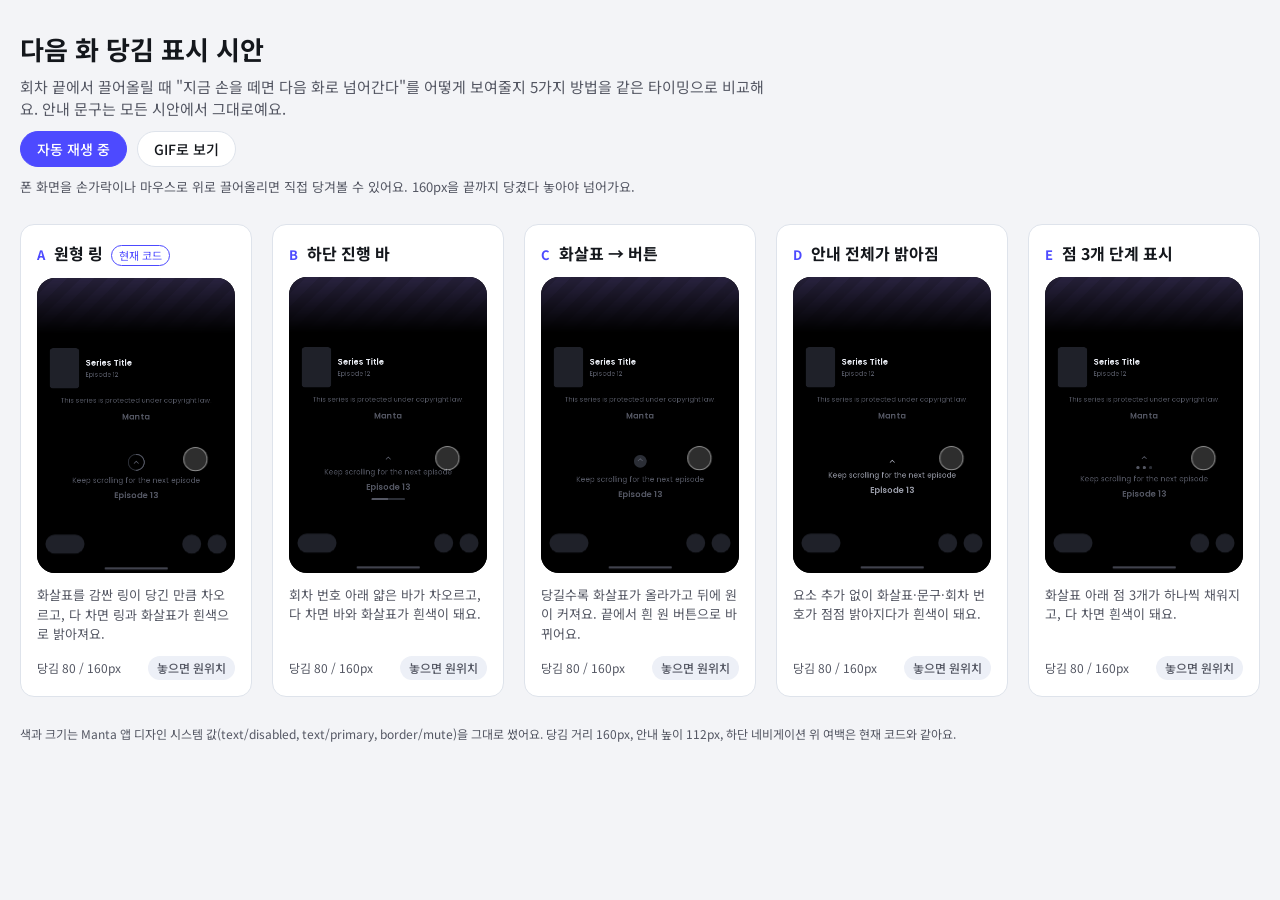
==== pull-trigger/index.html @ e564154f "공유 페이지 시작: 다음 화 당김 표시 시안 Co-Authored-By: Claude Opus 5.5 <noreply@anthropic.com>" ====
<!doctype html>
<html lang="ko">
<head>
<meta charset="utf-8">
<meta name="viewport" content="width=device-width, initial-scale=1, viewport-fit=cover">
<meta name="robots" content="noindex">
<title>다음 화 당김 표시 시안</title>
<link rel="preconnect" href="https://fonts.googleapis.com">
<link rel="preconnect" href="https://fonts.gstatic.com" crossorigin>
<link rel="stylesheet" href="https://fonts.googleapis.com/css2?family=Noto+Sans+KR:wght@400;500;700&family=Poppins:wght@400;500;600&display=swap">
<style>
/* Layout: 리뷰 보드처럼 상단 설명 + 5개 시안 폰을 같은 타이밍으로 나란히 비교 */
:root {
  --bg: #F3F4F7;
  --panel: #FFFFFF;
  --ink: #14171C;
  --ink-2: #545763;
  --line: #DEE3EB;
  --accent: #4D4AFF;
  --chip-bg: #EDF0F7;
  --go: #1F8A5B;
  --go-bg: #E3F4EC;
  --font-ui: "Noto Sans KR", "Apple SD Gothic Neo", system-ui, sans-serif;
  --font-app: "Poppins", "Helvetica Neue", Arial, sans-serif;

  /* 앱 뷰어 토큰 (테마와 무관하게 항상 어두운 뷰어) */
  --app-surface-bottom: #000000;
  --app-text-primary: #EDF0F7;
  --app-text-tertiary: #999CA8;
  --app-text-disabled: #545763;
  --app-border-mute: #2B2E36;
  --app-container-base: #1F2129;
  --app-inverse: #14171C;
}
@media (prefers-color-scheme: dark) {
  :root:not([data-theme="light"]) {
    --bg: #0D0F12; --panel: #14171C; --ink: #EDF0F7; --ink-2: #999CA8; --line: #2B2E36;
    --accent: #8A88FF; --chip-bg: #1F2129; --go: #5CD69E; --go-bg: #12301F;
    color-scheme: dark;
  }
}
:root[data-theme="dark"] {
  --bg: #0D0F12; --panel: #14171C; --ink: #EDF0F7; --ink-2: #999CA8; --line: #2B2E36;
  --accent: #8A88FF; --chip-bg: #1F2129; --go: #5CD69E; --go-bg: #12301F;
  color-scheme: dark;
}

* { box-sizing: border-box; }
body {
  margin: 0;
  background: var(--bg);
  color: var(--ink);
  font-family: var(--font-ui);
  line-height: 1.5;
  padding: 32px 20px 56px;
}
.wrap { max-width: 1480px; margin: 0 auto; display: grid; gap: 28px; }

header { display: grid; gap: 10px; max-width: 760px; }
h1 { font-size: 26px; line-height: 1.3; margin: 0; text-wrap: balance; }
.lede { margin: 0; color: var(--ink-2); font-size: 15px; }
.toolbar { display: flex; flex-wrap: wrap; gap: 10px; align-items: center; }
.btn {
  font: 500 14px/1 var(--font-ui);
  color: var(--ink);
  background: var(--panel);
  border: 1px solid var(--line);
  border-radius: 999px;
  padding: 10px 16px;
  cursor: pointer;
}
.btn[aria-pressed="true"] { background: var(--accent); border-color: var(--accent); color: #fff; }
.btn { text-decoration: none; }
.btn:focus-visible { outline: 2px solid var(--accent); outline-offset: 2px; }
.hint { font-size: 13px; color: var(--ink-2); }

.grid {
  display: grid;
  grid-template-columns: repeat(auto-fill, minmax(230px, 1fr));
  gap: 20px;
}
.card {
  background: var(--panel);
  border: 1px solid var(--line);
  border-radius: 14px;
  padding: 16px;
  display: flex;
  flex-direction: column;
  gap: 12px;
  min-width: 0;
}
.card-head { display: flex; align-items: baseline; gap: 8px; }
.letter {
  font: 700 13px/1 var(--font-ui);
  color: var(--accent);
  letter-spacing: 0.04em;
}
.card h2 { font-size: 16px; margin: 0; }
.tag { font-size: 11px; color: var(--accent); border: 1px solid var(--accent); border-radius: 999px; padding: 1px 7px; white-space: nowrap; }
.desc { margin: 0; font-size: 13px; color: var(--ink-2); flex: 1; }

.status {
  display: flex; justify-content: space-between; align-items: center;
  font-size: 12px; color: var(--ink-2);
  font-variant-numeric: tabular-nums;
}
.chip { border-radius: 999px; padding: 3px 9px; background: var(--chip-bg); color: var(--ink-2); font-weight: 500; }
.chip.go { background: var(--go-bg); color: var(--go); }

/* 폰: 375 x 560 기준으로 그리고 카드 폭에 맞춰 축소 */
.phone {
  position: relative;
  width: 100%;
  aspect-ratio: 375 / 560;
  border-radius: 18px;
  overflow: hidden;
  background: var(--app-surface-bottom);
  touch-action: none;
  cursor: grab;
  user-select: none;
}
.phone:active { cursor: grabbing; }
.screen {
  position: absolute; left: 0; top: 0;
  width: 375px; height: 560px;
  transform-origin: 0 0;
  font-family: var(--font-app);
}
.strip { position: absolute; left: 0; right: 0; bottom: -160px; will-change: transform; }
.cut {
  height: 200px;
  background:
    linear-gradient(180deg, rgba(0,0,0,0) 40%, #000 100%),
    repeating-linear-gradient(135deg, #2a2440 0 18px, #2f2849 18px 36px);
}
.footer-block { padding: 28px 24px 12px; display: grid; gap: 14px; justify-items: center; }
.series { display: flex; gap: 12px; width: 100%; align-items: center; }
.cover { width: 56px; height: 76px; border-radius: 6px; background: #1F2129; }
.series-meta { display: grid; gap: 6px; }
.series-meta b { color: var(--app-text-primary); font: 600 15px/1.2 var(--font-app); }
.series-meta span { color: var(--app-text-disabled); font: 400 12px/1.2 var(--font-app); }
.copyright { color: var(--app-text-disabled); font: 400 13px/1.4 var(--font-app); text-align: center; }
.logo { color: var(--app-text-disabled); font: 600 15px/1 var(--font-app); letter-spacing: 0.02em; }

.guide {
  height: 112px;
  display: flex; flex-direction: column; align-items: center; justify-content: center;
  gap: 8px;
  will-change: transform;
}
.hint-text { font: 400 14px/20px var(--font-app); color: var(--app-text-disabled); }
.title-text { font: 600 16px/22px var(--font-app); color: var(--app-text-disabled); }
.inset { height: 86px; }
.pull-area { height: 160px; }

.indicator { position: relative; display: flex; align-items: center; justify-content: center; }
.chev { width: 16px; height: 16px; display: block; }
.chev path { fill: none; stroke: var(--app-text-disabled); stroke-width: 1.6; stroke-linecap: round; stroke-linejoin: round; }

.navbar {
  position: absolute; left: 0; right: 0; bottom: 0;
  height: 86px;
  background: #000;
  padding: 12px 16px 0;
  display: flex; justify-content: space-between; align-items: flex-start;
  border-top-left-radius: 14px; border-top-right-radius: 14px;
}
.pill { height: 36px; border-radius: 18px; background: var(--app-container-base); }
.pill.wide { width: 74px; }
.pill.round { width: 36px; }
.nav-right { display: flex; gap: 12px; }
.home { position: absolute; bottom: 8px; left: 50%; width: 120px; height: 4px; margin-left: -60px; border-radius: 2px; background: #40424D; }

.finger {
  position: absolute; left: 80%; width: 46px; height: 46px; margin-left: -23px;
  border-radius: 50%;
  background: rgba(255,255,255,0.18);
  border: 2px solid rgba(255,255,255,0.45);
  opacity: 0;
  pointer-events: none;
}
.next-screen {
  position: absolute; inset: 0;
  background: #000;
  display: flex; flex-direction: column; align-items: center; justify-content: center; gap: 10px;
  color: var(--app-text-primary);
  font: 600 20px/1.2 var(--font-app);
  transform: translateY(100%);
  will-change: transform;
}
.next-screen small { font: 400 13px/1 var(--font-app); color: var(--app-text-tertiary); }

footer { font-size: 12px; color: var(--ink-2); }

@media (prefers-reduced-motion: reduce) {
  .next-screen { transition: none; }
}
</style>
</head>
<body>

<div class="wrap">
  <header>
    <h1>다음 화 당김 표시 시안</h1>
    <p class="lede">회차 끝에서 끌어올릴 때 "지금 손을 떼면 다음 화로 넘어간다"를 어떻게 보여줄지 5가지 방법을 같은 타이밍으로 비교해요. 안내 문구는 모든 시안에서 그대로예요.</p>
    <div class="toolbar">
      <button class="btn" id="play" type="button" aria-pressed="true">자동 재생 중</button>
      <a class="btn" href="preview.gif" target="_blank" rel="noopener">GIF로 보기</a>
      <span class="hint">폰 화면을 손가락이나 마우스로 위로 끌어올리면 직접 당겨볼 수 있어요. 160px을 끝까지 당겼다 놓아야 넘어가요.</span>
    </div>
  </header>

  <section class="grid" id="grid" aria-label="시안 비교"></section>

  <footer>색과 크기는 Manta 앱 디자인 시스템 값(text/disabled, text/primary, border/mute)을 그대로 썼어요. 당김 거리 160px, 안내 높이 112px, 하단 네비게이션 위 여백은 현재 코드와 같아요.</footer>
</div>

<script>
const PULL = 160;
const TRIGGER = PULL - 4; // 코드와 같이 끝에서 4px 이내에서 놓으면 이동
const C = {
  dis: '#545763', ter: '#999CA8', pri: '#EDF0F7', mute: '#2B2E36', inv: '#14171C',
};
const OPTIONS = [
  { key: 'A', name: '원형 링', tag: '현재 코드', desc: '화살표를 감싼 링이 당긴 만큼 차오르고, 다 차면 링과 화살표가 흰색으로 밝아져요.' },
  { key: 'B', name: '하단 진행 바', desc: '회차 번호 아래 얇은 바가 차오르고, 다 차면 바와 화살표가 흰색이 돼요.' },
  { key: 'C', name: '화살표 → 버튼', desc: '당길수록 화살표가 올라가고 뒤에 원이 커져요. 끝에서 흰 원 버튼으로 바뀌어요.' },
  { key: 'D', name: '안내 전체가 밝아짐', desc: '요소 추가 없이 화살표·문구·회차 번호가 점점 밝아지다가 흰색이 돼요.' },
  { key: 'E', name: '점 3개 단계 표시', desc: '화살표 아래 점 3개가 하나씩 채워지고, 다 차면 흰색이 돼요.' },
];

const chevSVG = () => {
  const s = document.createElementNS('http://www.w3.org/2000/svg', 'svg');
  s.setAttribute('viewBox', '0 0 16 16'); s.setAttribute('class', 'chev');
  const p = document.createElementNS('http://www.w3.org/2000/svg', 'path');
  p.setAttribute('d', 'M4 10l4-4 4 4');
  s.appendChild(p);
  return s;
};
const svgEl = (tag, attrs) => {
  const e = document.createElementNS('http://www.w3.org/2000/svg', tag);
  for (const k in attrs) e.setAttribute(k, attrs[k]);
  return e;
};
const mix = (a, b, t) => {
  const pa = [1, 3, 5].map(i => parseInt(a.slice(i, i + 2), 16));
  const pb = [1, 3, 5].map(i => parseInt(b.slice(i, i + 2), 16));
  return 'rgb(' + pa.map((v, i) => Math.round(v + (pb[i] - v) * t)).join(',') + ')';
};

// 시안별 인디케이터: build()는 DOM을 만들고, render(p, reached)는 진행도에 맞춰 갱신
const INDICATORS = {
  A(guide) {
    const box = document.createElement('div'); box.className = 'indicator'; box.style.width = box.style.height = '32px';
    const R = 15, CIRC = 2 * Math.PI * R;
    const svg = svgEl('svg', { width: 32, height: 32, viewBox: '0 0 32 32', style: 'position:absolute;inset:0;transform:rotate(-90deg)' });
    const track = svgEl('circle', { cx: 16, cy: 16, r: R, fill: 'none', stroke: C.mute, 'stroke-width': 2 });
    const arc = svgEl('circle', { cx: 16, cy: 16, r: R, fill: 'none', stroke: C.dis, 'stroke-width': 2, 'stroke-linecap': 'round', 'stroke-dasharray': CIRC, 'stroke-dashoffset': CIRC });
    svg.append(track, arc);
    const chev = chevSVG();
    box.append(svg, chev);
    guide.prepend(box);
    return (p, reached) => {
      arc.setAttribute('stroke-dashoffset', CIRC * (1 - p));
      arc.setAttribute('stroke', reached ? C.pri : C.dis);
      arc.style.opacity = p > 0.001 ? 1 : 0;
      chev.querySelector('path').style.stroke = reached ? C.pri : C.dis;
    };
  },
  B(guide) {
    const chev = chevSVG(); guide.prepend(chev);
    const track = document.createElement('div');
    track.style.cssText = `width:64px;height:3px;border-radius:2px;background:${C.mute};overflow:hidden;margin-top:2px`;
    const fill = document.createElement('div'); fill.style.cssText = 'height:100%;width:0;border-radius:2px';
    track.appendChild(fill); guide.appendChild(track);
    return (p, reached) => {
      fill.style.width = (p * 100) + '%';
      fill.style.background = reached ? C.pri : C.dis;
      chev.querySelector('path').style.stroke = reached ? C.pri : C.dis;
    };
  },
  C(guide) {
    const box = document.createElement('div'); box.className = 'indicator'; box.style.width = box.style.height = '32px';
    const circle = document.createElement('div'); circle.style.cssText = 'position:absolute;border-radius:50%;left:50%;top:50%';
    const chev = chevSVG(); chev.style.position = 'relative';
    box.append(circle, chev); guide.prepend(box);
    return (p, reached) => {
      const size = reached ? 32 : (p > 0 ? 16 + 16 * p : 0);
      circle.style.width = circle.style.height = size + 'px';
      circle.style.margin = (-size / 2) + 'px 0 0 ' + (-size / 2) + 'px';
      circle.style.background = reached ? C.pri : C.mute;
      chev.style.transform = `translateY(${reached ? 0 : -6 * p}px)`;
      chev.querySelector('path').style.stroke = reached ? C.inv : C.dis;
    };
  },
  D(guide) {
    const chev = chevSVG(); guide.prepend(chev);
    const texts = guide.querySelectorAll('.hint-text, .title-text');
    return (p, reached) => {
      const col = reached ? C.pri : (p < 0.5 ? mix(C.dis, C.ter, p / 0.5) : mix(C.ter, '#C2C7D4', (p - 0.5) / 0.5));
      chev.querySelector('path').style.stroke = col;
      texts.forEach(t => { t.style.color = col; });
    };
  },
  E(guide) {
    const chev = chevSVG(); guide.prepend(chev);
    const row = document.createElement('div'); row.style.cssText = 'display:flex;gap:6px';
    const dots = [0, 1, 2].map(() => { const d = document.createElement('span'); d.style.cssText = 'width:6px;height:6px;border-radius:50%'; row.appendChild(d); return d; });
    chev.after(row);
    return (p, reached) => {
      const filled = reached ? 3 : Math.min(2, Math.floor(p * 3 + 0.5));
      dots.forEach((d, i) => { d.style.background = i < filled ? (reached ? C.pri : C.dis) : C.mute; });
      chev.querySelector('path').style.stroke = reached ? C.pri : C.dis;
    };
  },
};

const grid = document.getElementById('grid');
const phones = OPTIONS.map((opt) => {
  const card = document.createElement('article'); card.className = 'card';
  card.innerHTML = `
    <div class="card-head"><span class="letter">${opt.key}</span><h2>${opt.name}</h2>${opt.tag ? `<span class="tag">${opt.tag}</span>` : ''}</div>
    <div class="phone" role="img" aria-label="${opt.key} 시안 미리보기. 위로 끌어올려 직접 당겨볼 수 있어요.">
      <div class="screen">
        <div class="strip">
          <div class="cut"></div>
          <div class="footer-block">
            <div class="series"><div class="cover"></div><div class="series-meta"><b>Series Title</b><span>Episode 12</span></div></div>
            <div class="copyright">This series is protected under copyright law.</div>
            <div class="logo">Manta</div>
          </div>
          <div class="guide">
            <div class="hint-text">Keep scrolling for the next episode</div>
            <div class="title-text">Episode 13</div>
          </div>
          <div class="inset"></div>
          <div class="pull-area"></div>
        </div>
        <div class="navbar"><div class="pill wide"></div><div class="nav-right"><div class="pill round"></div><div class="pill round"></div></div><div class="home"></div></div>
        <div class="finger"></div>
        <div class="next-screen">Episode 13<small>다음 화로 이동</small></div>
      </div>
    </div>
    <p class="desc">${opt.desc}</p>
    <div class="status"><span class="pct">당김 0px</span><span class="chip">평소</span></div>`;
  grid.appendChild(card);
  const el = (s) => card.querySelector(s);
  const phone = el('.phone');
  const guide = el('.guide');
  return {
    phone, screen: el('.screen'), strip: el('.strip'), guide,
    finger: el('.finger'), next: el('.next-screen'),
    pct: el('.pct'), chip: el('.chip'),
    render: INDICATORS[opt.key](guide),
    pull: 0, nextT: 0, manual: false, manualUntil: 0, drag: null, anim: null,
  };
});

// 카드 폭에 맞춰 375 x 560 화면을 축소
const fit = () => phones.forEach(ph => { ph.screen.style.transform = `scale(${ph.phone.clientWidth / 375})`; });
new ResizeObserver(fit).observe(grid);
fit();

function draw(ph, fingerOn) {
  const p = Math.min(1, Math.max(0, ph.pull / PULL));
  const reached = ph.pull >= TRIGGER;
  ph.strip.style.transform = `translateY(${-ph.pull}px)`;
  ph.guide.style.transform = `translateY(${p * PULL / 2}px)`; // 코드와 같이 안내가 절반 속도로 따라옴
  ph.render(p, reached);
  ph.finger.style.opacity = fingerOn ? 1 : 0;
  ph.finger.style.top = (400 - ph.pull) + 'px';
  ph.next.style.transform = `translateY(${(1 - ph.nextT) * 100}%)`;
  ph.pct.textContent = `당김 ${Math.round(ph.pull)} / ${PULL}px`;
  const state = ph.nextT > 0 ? '다음 화로 이동' : (reached ? '지금 놓으면 다음 화' : (ph.pull > 0 ? '놓으면 원위치' : '평소'));
  ph.chip.textContent = state;
  ph.chip.classList.toggle('go', reached || ph.nextT > 0);
}

// 자동 재생: 모든 시안이 같은 타이밍으로 당김 → 중간 멈춤 → 끝까지 → 놓고 다음 화
const ease = t => t < 0.5 ? 2 * t * t : 1 - Math.pow(-2 * t + 2, 2) / 2;
const LOOP = 5600;
function autoFrame(t) {
  const s = t % LOOP;
  if (s < 700) return { pull: 0, next: 0, finger: s > 400 };
  if (s < 1700) return { pull: 80 * ease((s - 700) / 1000), next: 0, finger: true };
  if (s < 2300) return { pull: 80, next: 0, finger: true };
  if (s < 3200) return { pull: 80 + 80 * ease((s - 2300) / 900), next: 0, finger: true };
  if (s < 3900) return { pull: PULL, next: 0, finger: true };
  if (s < 4400) return { pull: PULL, next: ease((s - 3900) / 500), finger: false };
  if (s < 5200) return { pull: PULL, next: 1, finger: false };
  return { pull: 0, next: 1 - ease((s - 5200) / 400), finger: false };
}

let playing = true;
let reduced = window.matchMedia('(prefers-reduced-motion: reduce)').matches;
if (reduced) playing = false;
const playBtn = document.getElementById('play');
const syncBtn = () => { playBtn.setAttribute('aria-pressed', String(playing)); playBtn.textContent = playing ? '자동 재생 중' : '자동 재생'; };
syncBtn();
playBtn.addEventListener('click', () => { playing = !playing; start = performance.now(); syncBtn(); });

let start = performance.now();
// GIF 녹화용: 정해진 시각의 장면을 그대로 그린다
if (location.hash === '#capture') { playing = false; syncBtn(); }
window.__renderAt = (t) => {
  const f = autoFrame(t);
  phones.forEach(ph => { ph.pull = f.pull; ph.nextT = f.next; ph.fingerOn = f.finger; draw(ph, f.finger); });
};
function tick(now) {
  for (const ph of phones) {
    if (ph.drag) { draw(ph, true); continue; }
    if (ph.anim) {
      const k = Math.max(0, Math.min(1, (now - ph.anim.t0) / ph.anim.dur));
      ph.anim.step(ease(k));
      if (k >= 1) { const done = ph.anim.done; ph.anim = null; done && done(); }
      draw(ph, false); continue;
    }
    if (playing && now > ph.manualUntil) {
      const f = autoFrame(now - start);
      ph.pull = f.pull; ph.nextT = f.next; ph.fingerOn = false;
      draw(ph, f.finger);
    } else {
      draw(ph, !!ph.fingerOn);
    }
  }
  requestAnimationFrame(tick);
}
requestAnimationFrame(tick);

// 직접 당겨보기
for (const ph of phones) {
  ph.phone.addEventListener('pointerdown', (e) => {
    if (ph.anim) return;
    ph.phone.setPointerCapture(e.pointerId);
    const scale = ph.phone.clientWidth / 375;
    ph.nextT = 0;
    ph.drag = { y0: e.clientY, scale, base: 0 };
    ph.pull = 0;
  });
  ph.phone.addEventListener('pointermove', (e) => {
    if (!ph.drag) return;
    const dy = (ph.drag.y0 - e.clientY) / ph.drag.scale;
    ph.pull = Math.min(PULL, Math.max(0, dy));
  });
  const release = () => {
    if (!ph.drag) return;
    ph.drag = null;
    const from = ph.pull;
    if (from >= TRIGGER) {
      ph.anim = {
        t0: performance.now(), dur: 450, step: k => { ph.nextT = k; },
        done: () => {
          ph.anim = {
            t0: performance.now() + 700, dur: 400,
            step: k => { ph.pull = 0; ph.nextT = 1 - Math.max(0, k); },
            done: () => { ph.manualUntil = performance.now() + 2500; },
          };
        },
      };
    } else {
      ph.anim = { t0: performance.now(), dur: 260, step: k => { ph.pull = from * (1 - k); }, done: () => { ph.manualUntil = performance.now() + 2500; } };
    }
    ph.manualUntil = Infinity;
  };
  ph.phone.addEventListener('pointerup', release);
  ph.phone.addEventListener('pointercancel', release);
}
</script>
</body>
</html>
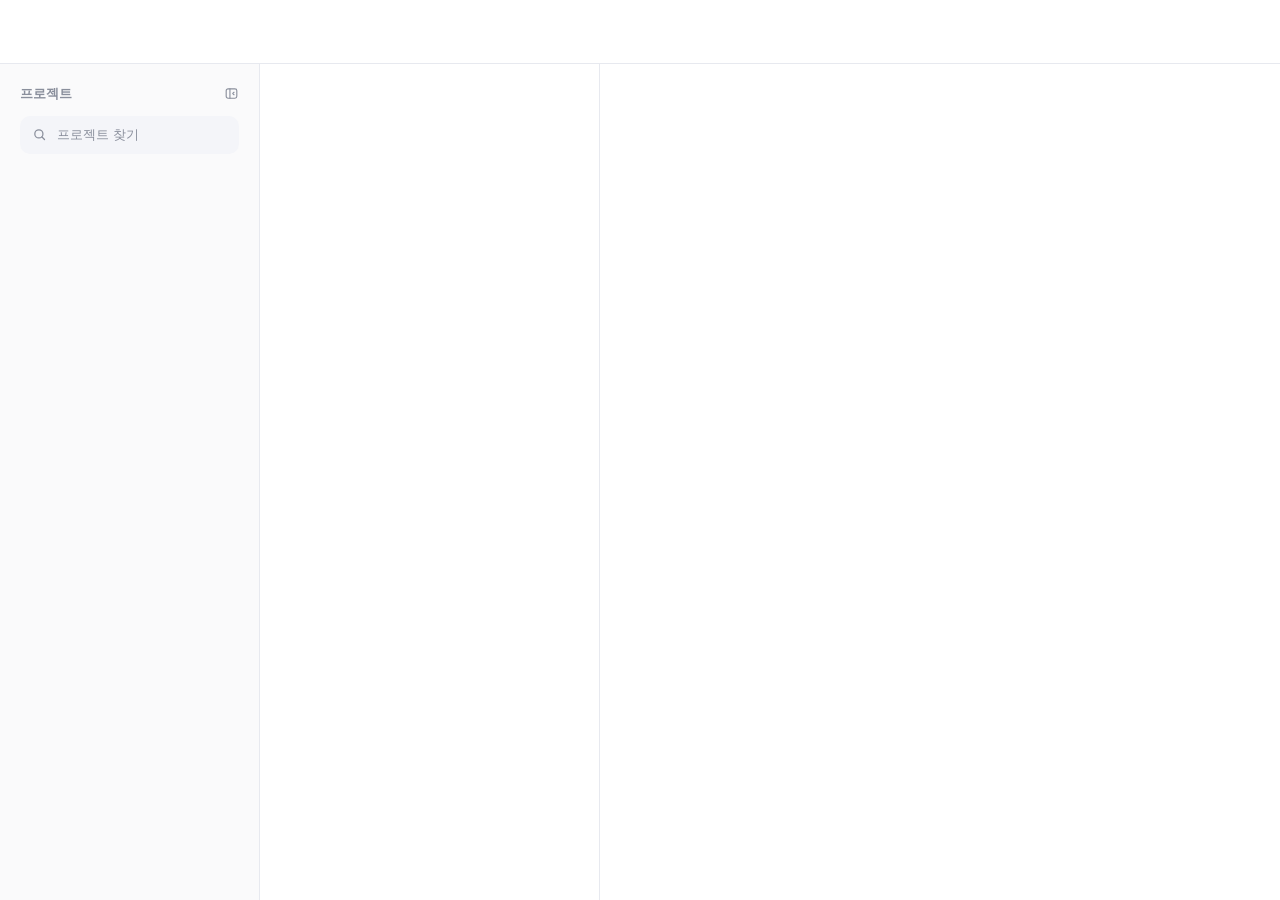
==== commit 9fb3bc50: "Handoff Lab 사이트 1차: 홈 · 프로젝트 상세 - 홈: 소개 + 상태 필터 + 프로젝트 검색 · 정렬 + 리스트 - 상세: 프로젝트 | 작업물 | 작업물 영역(ifram" ====
--- a/pull-trigger/index.html
+++ b/pull-trigger/index.html
@@ -2,469 +2,13 @@
 <html lang="ko">
 <head>
 <meta charset="utf-8">
-<meta name="viewport" content="width=device-width, initial-scale=1, viewport-fit=cover">
 <meta name="robots" content="noindex">
-<title>다음 화 당김 표시 시안</title>
-<link rel="preconnect" href="https://fonts.googleapis.com">
-<link rel="preconnect" href="https://fonts.gstatic.com" crossorigin>
-<link rel="stylesheet" href="https://fonts.googleapis.com/css2?family=Noto+Sans+KR:wght@400;500;700&family=Poppins:wght@400;500;600&display=swap">
-<style>
-/* Layout: 리뷰 보드처럼 상단 설명 + 5개 시안 폰을 같은 타이밍으로 나란히 비교 */
-:root {
-  --bg: #F3F4F7;
-  --panel: #FFFFFF;
-  --ink: #14171C;
-  --ink-2: #545763;
-  --line: #DEE3EB;
-  --accent: #4D4AFF;
-  --chip-bg: #EDF0F7;
-  --go: #1F8A5B;
-  --go-bg: #E3F4EC;
-  --font-ui: "Noto Sans KR", "Apple SD Gothic Neo", system-ui, sans-serif;
-  --font-app: "Poppins", "Helvetica Neue", Arial, sans-serif;
-
-  /* 앱 뷰어 토큰 (테마와 무관하게 항상 어두운 뷰어) */
-  --app-surface-bottom: #000000;
-  --app-text-primary: #EDF0F7;
-  --app-text-tertiary: #999CA8;
-  --app-text-disabled: #545763;
-  --app-border-mute: #2B2E36;
-  --app-container-base: #1F2129;
-  --app-inverse: #14171C;
-}
-@media (prefers-color-scheme: dark) {
-  :root:not([data-theme="light"]) {
-    --bg: #0D0F12; --panel: #14171C; --ink: #EDF0F7; --ink-2: #999CA8; --line: #2B2E36;
-    --accent: #8A88FF; --chip-bg: #1F2129; --go: #5CD69E; --go-bg: #12301F;
-    color-scheme: dark;
-  }
-}
-:root[data-theme="dark"] {
-  --bg: #0D0F12; --panel: #14171C; --ink: #EDF0F7; --ink-2: #999CA8; --line: #2B2E36;
-  --accent: #8A88FF; --chip-bg: #1F2129; --go: #5CD69E; --go-bg: #12301F;
-  color-scheme: dark;
-}
-
-* { box-sizing: border-box; }
-body {
-  margin: 0;
-  background: var(--bg);
-  color: var(--ink);
-  font-family: var(--font-ui);
-  line-height: 1.5;
-  padding: 32px 20px 56px;
-}
-.wrap { max-width: 1480px; margin: 0 auto; display: grid; gap: 28px; }
-
-header { display: grid; gap: 10px; max-width: 760px; }
-h1 { font-size: 26px; line-height: 1.3; margin: 0; text-wrap: balance; }
-.lede { margin: 0; color: var(--ink-2); font-size: 15px; }
-.toolbar { display: flex; flex-wrap: wrap; gap: 10px; align-items: center; }
-.btn {
-  font: 500 14px/1 var(--font-ui);
-  color: var(--ink);
-  background: var(--panel);
-  border: 1px solid var(--line);
-  border-radius: 999px;
-  padding: 10px 16px;
-  cursor: pointer;
-}
-.btn[aria-pressed="true"] { background: var(--accent); border-color: var(--accent); color: #fff; }
-.btn { text-decoration: none; }
-.btn:focus-visible { outline: 2px solid var(--accent); outline-offset: 2px; }
-.hint { font-size: 13px; color: var(--ink-2); }
-
-.grid {
-  display: grid;
-  grid-template-columns: repeat(auto-fill, minmax(230px, 1fr));
-  gap: 20px;
-}
-.card {
-  background: var(--panel);
-  border: 1px solid var(--line);
-  border-radius: 14px;
-  padding: 16px;
-  display: flex;
-  flex-direction: column;
-  gap: 12px;
-  min-width: 0;
-}
-.card-head { display: flex; align-items: baseline; gap: 8px; }
-.letter {
-  font: 700 13px/1 var(--font-ui);
-  color: var(--accent);
-  letter-spacing: 0.04em;
-}
-.card h2 { font-size: 16px; margin: 0; }
-.tag { font-size: 11px; color: var(--accent); border: 1px solid var(--accent); border-radius: 999px; padding: 1px 7px; white-space: nowrap; }
-.desc { margin: 0; font-size: 13px; color: var(--ink-2); flex: 1; }
-
-.status {
-  display: flex; justify-content: space-between; align-items: center;
-  font-size: 12px; color: var(--ink-2);
-  font-variant-numeric: tabular-nums;
-}
-.chip { border-radius: 999px; padding: 3px 9px; background: var(--chip-bg); color: var(--ink-2); font-weight: 500; }
-.chip.go { background: var(--go-bg); color: var(--go); }
-
-/* 폰: 375 x 560 기준으로 그리고 카드 폭에 맞춰 축소 */
-.phone {
-  position: relative;
-  width: 100%;
-  aspect-ratio: 375 / 560;
-  border-radius: 18px;
-  overflow: hidden;
-  background: var(--app-surface-bottom);
-  touch-action: none;
-  cursor: grab;
-  user-select: none;
-}
-.phone:active { cursor: grabbing; }
-.screen {
-  position: absolute; left: 0; top: 0;
-  width: 375px; height: 560px;
-  transform-origin: 0 0;
-  font-family: var(--font-app);
-}
-.strip { position: absolute; left: 0; right: 0; bottom: -160px; will-change: transform; }
-.cut {
-  height: 200px;
-  background:
-    linear-gradient(180deg, rgba(0,0,0,0) 40%, #000 100%),
-    repeating-linear-gradient(135deg, #2a2440 0 18px, #2f2849 18px 36px);
-}
-.footer-block { padding: 28px 24px 12px; display: grid; gap: 14px; justify-items: center; }
-.series { display: flex; gap: 12px; width: 100%; align-items: center; }
-.cover { width: 56px; height: 76px; border-radius: 6px; background: #1F2129; }
-.series-meta { display: grid; gap: 6px; }
-.series-meta b { color: var(--app-text-primary); font: 600 15px/1.2 var(--font-app); }
-.series-meta span { color: var(--app-text-disabled); font: 400 12px/1.2 var(--font-app); }
-.copyright { color: var(--app-text-disabled); font: 400 13px/1.4 var(--font-app); text-align: center; }
-.logo { color: var(--app-text-disabled); font: 600 15px/1 var(--font-app); letter-spacing: 0.02em; }
-
-.guide {
-  height: 112px;
-  display: flex; flex-direction: column; align-items: center; justify-content: center;
-  gap: 8px;
-  will-change: transform;
-}
-.hint-text { font: 400 14px/20px var(--font-app); color: var(--app-text-disabled); }
-.title-text { font: 600 16px/22px var(--font-app); color: var(--app-text-disabled); }
-.inset { height: 86px; }
-.pull-area { height: 160px; }
-
-.indicator { position: relative; display: flex; align-items: center; justify-content: center; }
-.chev { width: 16px; height: 16px; display: block; }
-.chev path { fill: none; stroke: var(--app-text-disabled); stroke-width: 1.6; stroke-linecap: round; stroke-linejoin: round; }
-
-.navbar {
-  position: absolute; left: 0; right: 0; bottom: 0;
-  height: 86px;
-  background: #000;
-  padding: 12px 16px 0;
-  display: flex; justify-content: space-between; align-items: flex-start;
-  border-top-left-radius: 14px; border-top-right-radius: 14px;
-}
-.pill { height: 36px; border-radius: 18px; background: var(--app-container-base); }
-.pill.wide { width: 74px; }
-.pill.round { width: 36px; }
-.nav-right { display: flex; gap: 12px; }
-.home { position: absolute; bottom: 8px; left: 50%; width: 120px; height: 4px; margin-left: -60px; border-radius: 2px; background: #40424D; }
-
-.finger {
-  position: absolute; left: 80%; width: 46px; height: 46px; margin-left: -23px;
-  border-radius: 50%;
-  background: rgba(255,255,255,0.18);
-  border: 2px solid rgba(255,255,255,0.45);
-  opacity: 0;
-  pointer-events: none;
-}
-.next-screen {
-  position: absolute; inset: 0;
-  background: #000;
-  display: flex; flex-direction: column; align-items: center; justify-content: center; gap: 10px;
-  color: var(--app-text-primary);
-  font: 600 20px/1.2 var(--font-app);
-  transform: translateY(100%);
-  will-change: transform;
-}
-.next-screen small { font: 400 13px/1 var(--font-app); color: var(--app-text-tertiary); }
-
-footer { font-size: 12px; color: var(--ink-2); }
-
-@media (prefers-reduced-motion: reduce) {
-  .next-screen { transition: none; }
-}
-</style>
+<title>이동 중…</title>
+<meta http-equiv="refresh" content="0; url=../project.html?p=next-episode&amp;w=pull-trigger">
+<link rel="canonical" href="../project.html?p=next-episode&amp;w=pull-trigger">
 </head>
 <body>
-
-<div class="wrap">
-  <header>
-    <h1>다음 화 당김 표시 시안</h1>
-    <p class="lede">회차 끝에서 끌어올릴 때 "지금 손을 떼면 다음 화로 넘어간다"를 어떻게 보여줄지 5가지 방법을 같은 타이밍으로 비교해요. 안내 문구는 모든 시안에서 그대로예요.</p>
-    <div class="toolbar">
-      <button class="btn" id="play" type="button" aria-pressed="true">자동 재생 중</button>
-      <a class="btn" href="preview.gif" target="_blank" rel="noopener">GIF로 보기</a>
-      <span class="hint">폰 화면을 손가락이나 마우스로 위로 끌어올리면 직접 당겨볼 수 있어요. 160px을 끝까지 당겼다 놓아야 넘어가요.</span>
-    </div>
-  </header>
-
-  <section class="grid" id="grid" aria-label="시안 비교"></section>
-
-  <footer>색과 크기는 Manta 앱 디자인 시스템 값(text/disabled, text/primary, border/mute)을 그대로 썼어요. 당김 거리 160px, 안내 높이 112px, 하단 네비게이션 위 여백은 현재 코드와 같아요.</footer>
-</div>
-
-<script>
-const PULL = 160;
-const TRIGGER = PULL - 4; // 코드와 같이 끝에서 4px 이내에서 놓으면 이동
-const C = {
-  dis: '#545763', ter: '#999CA8', pri: '#EDF0F7', mute: '#2B2E36', inv: '#14171C',
-};
-const OPTIONS = [
-  { key: 'A', name: '원형 링', tag: '현재 코드', desc: '화살표를 감싼 링이 당긴 만큼 차오르고, 다 차면 링과 화살표가 흰색으로 밝아져요.' },
-  { key: 'B', name: '하단 진행 바', desc: '회차 번호 아래 얇은 바가 차오르고, 다 차면 바와 화살표가 흰색이 돼요.' },
-  { key: 'C', name: '화살표 → 버튼', desc: '당길수록 화살표가 올라가고 뒤에 원이 커져요. 끝에서 흰 원 버튼으로 바뀌어요.' },
-  { key: 'D', name: '안내 전체가 밝아짐', desc: '요소 추가 없이 화살표·문구·회차 번호가 점점 밝아지다가 흰색이 돼요.' },
-  { key: 'E', name: '점 3개 단계 표시', desc: '화살표 아래 점 3개가 하나씩 채워지고, 다 차면 흰색이 돼요.' },
-];
-
-const chevSVG = () => {
-  const s = document.createElementNS('http://www.w3.org/2000/svg', 'svg');
-  s.setAttribute('viewBox', '0 0 16 16'); s.setAttribute('class', 'chev');
-  const p = document.createElementNS('http://www.w3.org/2000/svg', 'path');
-  p.setAttribute('d', 'M4 10l4-4 4 4');
-  s.appendChild(p);
-  return s;
-};
-const svgEl = (tag, attrs) => {
-  const e = document.createElementNS('http://www.w3.org/2000/svg', tag);
-  for (const k in attrs) e.setAttribute(k, attrs[k]);
-  return e;
-};
-const mix = (a, b, t) => {
-  const pa = [1, 3, 5].map(i => parseInt(a.slice(i, i + 2), 16));
-  const pb = [1, 3, 5].map(i => parseInt(b.slice(i, i + 2), 16));
-  return 'rgb(' + pa.map((v, i) => Math.round(v + (pb[i] - v) * t)).join(',') + ')';
-};
-
-// 시안별 인디케이터: build()는 DOM을 만들고, render(p, reached)는 진행도에 맞춰 갱신
-const INDICATORS = {
-  A(guide) {
-    const box = document.createElement('div'); box.className = 'indicator'; box.style.width = box.style.height = '32px';
-    const R = 15, CIRC = 2 * Math.PI * R;
-    const svg = svgEl('svg', { width: 32, height: 32, viewBox: '0 0 32 32', style: 'position:absolute;inset:0;transform:rotate(-90deg)' });
-    const track = svgEl('circle', { cx: 16, cy: 16, r: R, fill: 'none', stroke: C.mute, 'stroke-width': 2 });
-    const arc = svgEl('circle', { cx: 16, cy: 16, r: R, fill: 'none', stroke: C.dis, 'stroke-width': 2, 'stroke-linecap': 'round', 'stroke-dasharray': CIRC, 'stroke-dashoffset': CIRC });
-    svg.append(track, arc);
-    const chev = chevSVG();
-    box.append(svg, chev);
-    guide.prepend(box);
-    return (p, reached) => {
-      arc.setAttribute('stroke-dashoffset', CIRC * (1 - p));
-      arc.setAttribute('stroke', reached ? C.pri : C.dis);
-      arc.style.opacity = p > 0.001 ? 1 : 0;
-      chev.querySelector('path').style.stroke = reached ? C.pri : C.dis;
-    };
-  },
-  B(guide) {
-    const chev = chevSVG(); guide.prepend(chev);
-    const track = document.createElement('div');
-    track.style.cssText = `width:64px;height:3px;border-radius:2px;background:${C.mute};overflow:hidden;margin-top:2px`;
-    const fill = document.createElement('div'); fill.style.cssText = 'height:100%;width:0;border-radius:2px';
-    track.appendChild(fill); guide.appendChild(track);
-    return (p, reached) => {
-      fill.style.width = (p * 100) + '%';
-      fill.style.background = reached ? C.pri : C.dis;
-      chev.querySelector('path').style.stroke = reached ? C.pri : C.dis;
-    };
-  },
-  C(guide) {
-    const box = document.createElement('div'); box.className = 'indicator'; box.style.width = box.style.height = '32px';
-    const circle = document.createElement('div'); circle.style.cssText = 'position:absolute;border-radius:50%;left:50%;top:50%';
-    const chev = chevSVG(); chev.style.position = 'relative';
-    box.append(circle, chev); guide.prepend(box);
-    return (p, reached) => {
-      const size = reached ? 32 : (p > 0 ? 16 + 16 * p : 0);
-      circle.style.width = circle.style.height = size + 'px';
-      circle.style.margin = (-size / 2) + 'px 0 0 ' + (-size / 2) + 'px';
-      circle.style.background = reached ? C.pri : C.mute;
-      chev.style.transform = `translateY(${reached ? 0 : -6 * p}px)`;
-      chev.querySelector('path').style.stroke = reached ? C.inv : C.dis;
-    };
-  },
-  D(guide) {
-    const chev = chevSVG(); guide.prepend(chev);
-    const texts = guide.querySelectorAll('.hint-text, .title-text');
-    return (p, reached) => {
-      const col = reached ? C.pri : (p < 0.5 ? mix(C.dis, C.ter, p / 0.5) : mix(C.ter, '#C2C7D4', (p - 0.5) / 0.5));
-      chev.querySelector('path').style.stroke = col;
-      texts.forEach(t => { t.style.color = col; });
-    };
-  },
-  E(guide) {
-    const chev = chevSVG(); guide.prepend(chev);
-    const row = document.createElement('div'); row.style.cssText = 'display:flex;gap:6px';
-    const dots = [0, 1, 2].map(() => { const d = document.createElement('span'); d.style.cssText = 'width:6px;height:6px;border-radius:50%'; row.appendChild(d); return d; });
-    chev.after(row);
-    return (p, reached) => {
-      const filled = reached ? 3 : Math.min(2, Math.floor(p * 3 + 0.5));
-      dots.forEach((d, i) => { d.style.background = i < filled ? (reached ? C.pri : C.dis) : C.mute; });
-      chev.querySelector('path').style.stroke = reached ? C.pri : C.dis;
-    };
-  },
-};
-
-const grid = document.getElementById('grid');
-const phones = OPTIONS.map((opt) => {
-  const card = document.createElement('article'); card.className = 'card';
-  card.innerHTML = `
-    <div class="card-head"><span class="letter">${opt.key}</span><h2>${opt.name}</h2>${opt.tag ? `<span class="tag">${opt.tag}</span>` : ''}</div>
-    <div class="phone" role="img" aria-label="${opt.key} 시안 미리보기. 위로 끌어올려 직접 당겨볼 수 있어요.">
-      <div class="screen">
-        <div class="strip">
-          <div class="cut"></div>
-          <div class="footer-block">
-            <div class="series"><div class="cover"></div><div class="series-meta"><b>Series Title</b><span>Episode 12</span></div></div>
-            <div class="copyright">This series is protected under copyright law.</div>
-            <div class="logo">Manta</div>
-          </div>
-          <div class="guide">
-            <div class="hint-text">Keep scrolling for the next episode</div>
-            <div class="title-text">Episode 13</div>
-          </div>
-          <div class="inset"></div>
-          <div class="pull-area"></div>
-        </div>
-        <div class="navbar"><div class="pill wide"></div><div class="nav-right"><div class="pill round"></div><div class="pill round"></div></div><div class="home"></div></div>
-        <div class="finger"></div>
-        <div class="next-screen">Episode 13<small>다음 화로 이동</small></div>
-      </div>
-    </div>
-    <p class="desc">${opt.desc}</p>
-    <div class="status"><span class="pct">당김 0px</span><span class="chip">평소</span></div>`;
-  grid.appendChild(card);
-  const el = (s) => card.querySelector(s);
-  const phone = el('.phone');
-  const guide = el('.guide');
-  return {
-    phone, screen: el('.screen'), strip: el('.strip'), guide,
-    finger: el('.finger'), next: el('.next-screen'),
-    pct: el('.pct'), chip: el('.chip'),
-    render: INDICATORS[opt.key](guide),
-    pull: 0, nextT: 0, manual: false, manualUntil: 0, drag: null, anim: null,
-  };
-});
-
-// 카드 폭에 맞춰 375 x 560 화면을 축소
-const fit = () => phones.forEach(ph => { ph.screen.style.transform = `scale(${ph.phone.clientWidth / 375})`; });
-new ResizeObserver(fit).observe(grid);
-fit();
-
-function draw(ph, fingerOn) {
-  const p = Math.min(1, Math.max(0, ph.pull / PULL));
-  const reached = ph.pull >= TRIGGER;
-  ph.strip.style.transform = `translateY(${-ph.pull}px)`;
-  ph.guide.style.transform = `translateY(${p * PULL / 2}px)`; // 코드와 같이 안내가 절반 속도로 따라옴
-  ph.render(p, reached);
-  ph.finger.style.opacity = fingerOn ? 1 : 0;
-  ph.finger.style.top = (400 - ph.pull) + 'px';
-  ph.next.style.transform = `translateY(${(1 - ph.nextT) * 100}%)`;
-  ph.pct.textContent = `당김 ${Math.round(ph.pull)} / ${PULL}px`;
-  const state = ph.nextT > 0 ? '다음 화로 이동' : (reached ? '지금 놓으면 다음 화' : (ph.pull > 0 ? '놓으면 원위치' : '평소'));
-  ph.chip.textContent = state;
-  ph.chip.classList.toggle('go', reached || ph.nextT > 0);
-}
-
-// 자동 재생: 모든 시안이 같은 타이밍으로 당김 → 중간 멈춤 → 끝까지 → 놓고 다음 화
-const ease = t => t < 0.5 ? 2 * t * t : 1 - Math.pow(-2 * t + 2, 2) / 2;
-const LOOP = 5600;
-function autoFrame(t) {
-  const s = t % LOOP;
-  if (s < 700) return { pull: 0, next: 0, finger: s > 400 };
-  if (s < 1700) return { pull: 80 * ease((s - 700) / 1000), next: 0, finger: true };
-  if (s < 2300) return { pull: 80, next: 0, finger: true };
-  if (s < 3200) return { pull: 80 + 80 * ease((s - 2300) / 900), next: 0, finger: true };
-  if (s < 3900) return { pull: PULL, next: 0, finger: true };
-  if (s < 4400) return { pull: PULL, next: ease((s - 3900) / 500), finger: false };
-  if (s < 5200) return { pull: PULL, next: 1, finger: false };
-  return { pull: 0, next: 1 - ease((s - 5200) / 400), finger: false };
-}
-
-let playing = true;
-let reduced = window.matchMedia('(prefers-reduced-motion: reduce)').matches;
-if (reduced) playing = false;
-const playBtn = document.getElementById('play');
-const syncBtn = () => { playBtn.setAttribute('aria-pressed', String(playing)); playBtn.textContent = playing ? '자동 재생 중' : '자동 재생'; };
-syncBtn();
-playBtn.addEventListener('click', () => { playing = !playing; start = performance.now(); syncBtn(); });
-
-let start = performance.now();
-// GIF 녹화용: 정해진 시각의 장면을 그대로 그린다
-if (location.hash === '#capture') { playing = false; syncBtn(); }
-window.__renderAt = (t) => {
-  const f = autoFrame(t);
-  phones.forEach(ph => { ph.pull = f.pull; ph.nextT = f.next; ph.fingerOn = f.finger; draw(ph, f.finger); });
-};
-function tick(now) {
-  for (const ph of phones) {
-    if (ph.drag) { draw(ph, true); continue; }
-    if (ph.anim) {
-      const k = Math.max(0, Math.min(1, (now - ph.anim.t0) / ph.anim.dur));
-      ph.anim.step(ease(k));
-      if (k >= 1) { const done = ph.anim.done; ph.anim = null; done && done(); }
-      draw(ph, false); continue;
-    }
-    if (playing && now > ph.manualUntil) {
-      const f = autoFrame(now - start);
-      ph.pull = f.pull; ph.nextT = f.next; ph.fingerOn = false;
-      draw(ph, f.finger);
-    } else {
-      draw(ph, !!ph.fingerOn);
-    }
-  }
-  requestAnimationFrame(tick);
-}
-requestAnimationFrame(tick);
-
-// 직접 당겨보기
-for (const ph of phones) {
-  ph.phone.addEventListener('pointerdown', (e) => {
-    if (ph.anim) return;
-    ph.phone.setPointerCapture(e.pointerId);
-    const scale = ph.phone.clientWidth / 375;
-    ph.nextT = 0;
-    ph.drag = { y0: e.clientY, scale, base: 0 };
-    ph.pull = 0;
-  });
-  ph.phone.addEventListener('pointermove', (e) => {
-    if (!ph.drag) return;
-    const dy = (ph.drag.y0 - e.clientY) / ph.drag.scale;
-    ph.pull = Math.min(PULL, Math.max(0, dy));
-  });
-  const release = () => {
-    if (!ph.drag) return;
-    ph.drag = null;
-    const from = ph.pull;
-    if (from >= TRIGGER) {
-      ph.anim = {
-        t0: performance.now(), dur: 450, step: k => { ph.nextT = k; },
-        done: () => {
-          ph.anim = {
-            t0: performance.now() + 700, dur: 400,
-            step: k => { ph.pull = 0; ph.nextT = 1 - Math.max(0, k); },
-            done: () => { ph.manualUntil = performance.now() + 2500; },
-          };
-        },
-      };
-    } else {
-      ph.anim = { t0: performance.now(), dur: 260, step: k => { ph.pull = from * (1 - k); }, done: () => { ph.manualUntil = performance.now() + 2500; } };
-    }
-    ph.manualUntil = Infinity;
-  };
-  ph.phone.addEventListener('pointerup', release);
-  ph.phone.addEventListener('pointercancel', release);
-}
-</script>
+<!-- 예전 공유 주소(/pull-trigger/)를 새 작업물 주소로 넘겨준다 -->
+<p><a href="../project.html?p=next-episode&amp;w=pull-trigger">다음 화 당김 표시 시안으로 이동</a></p>
 </body>
 </html>
